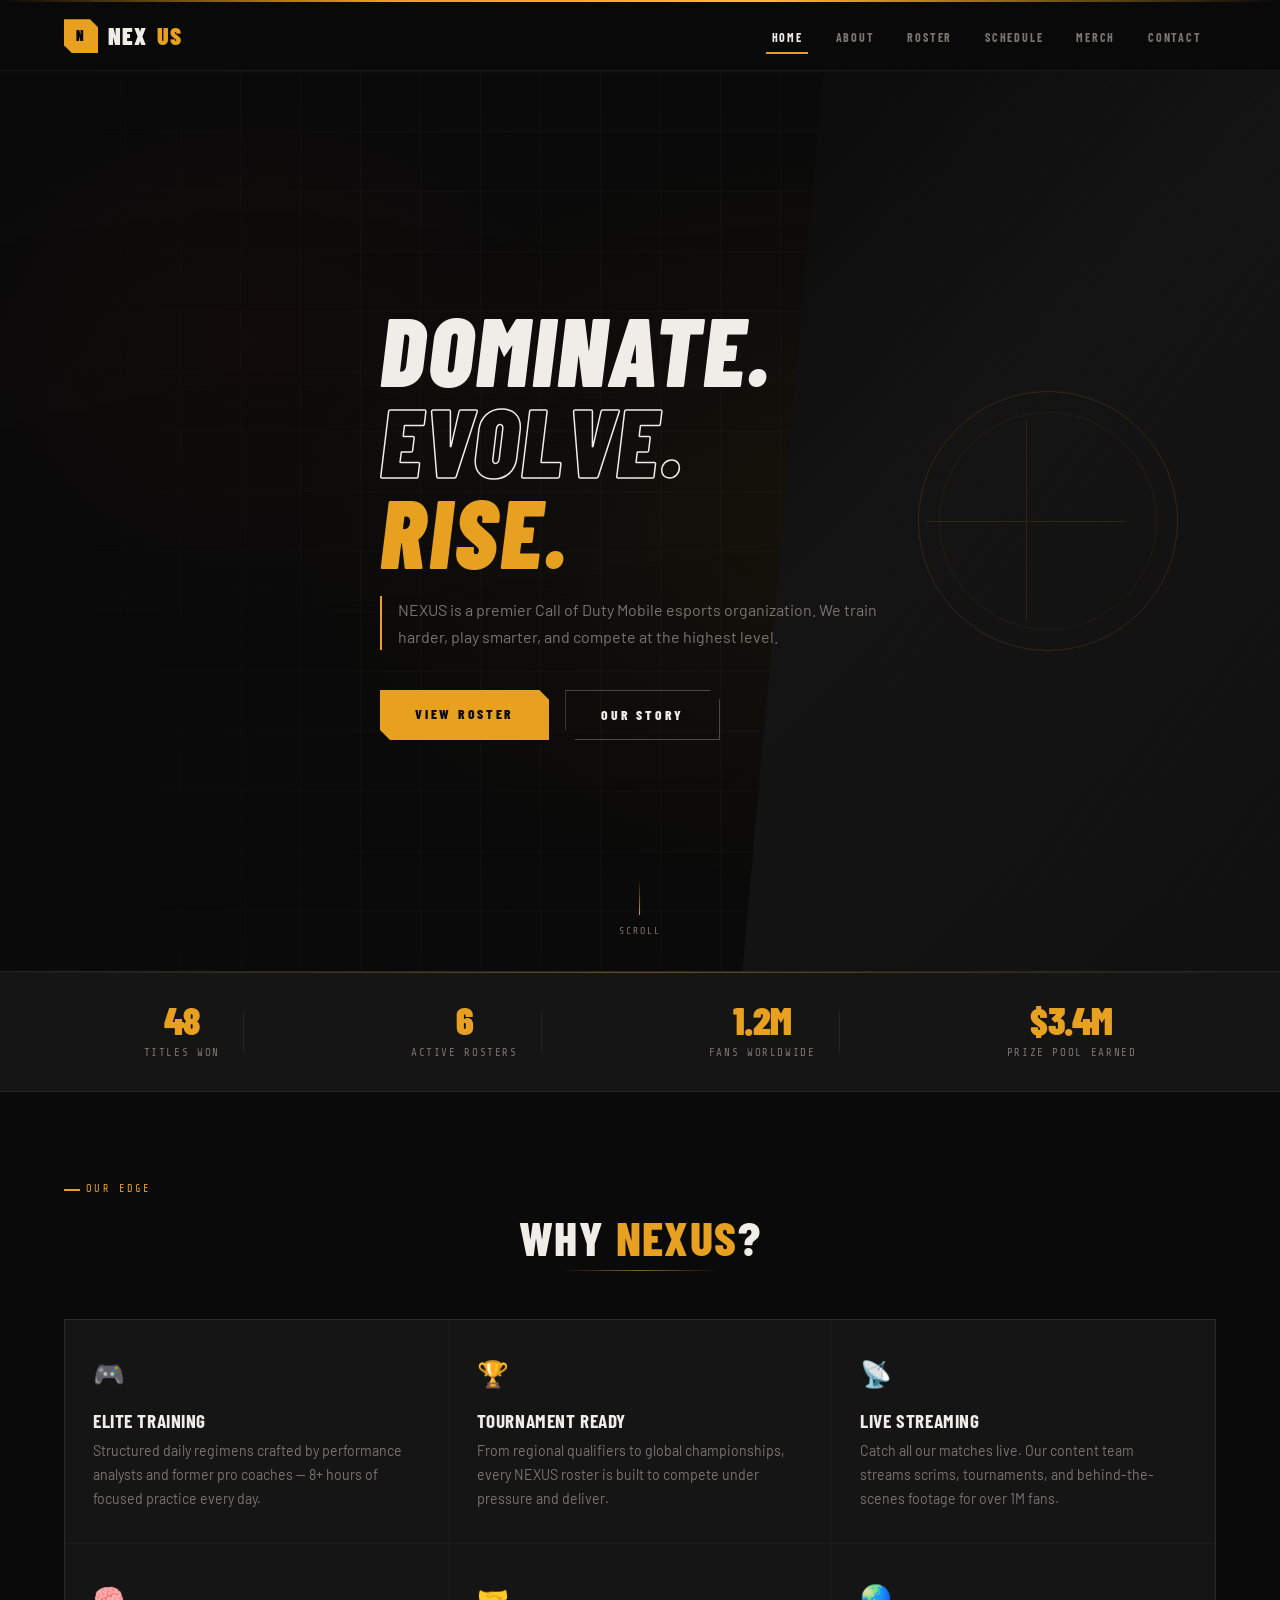
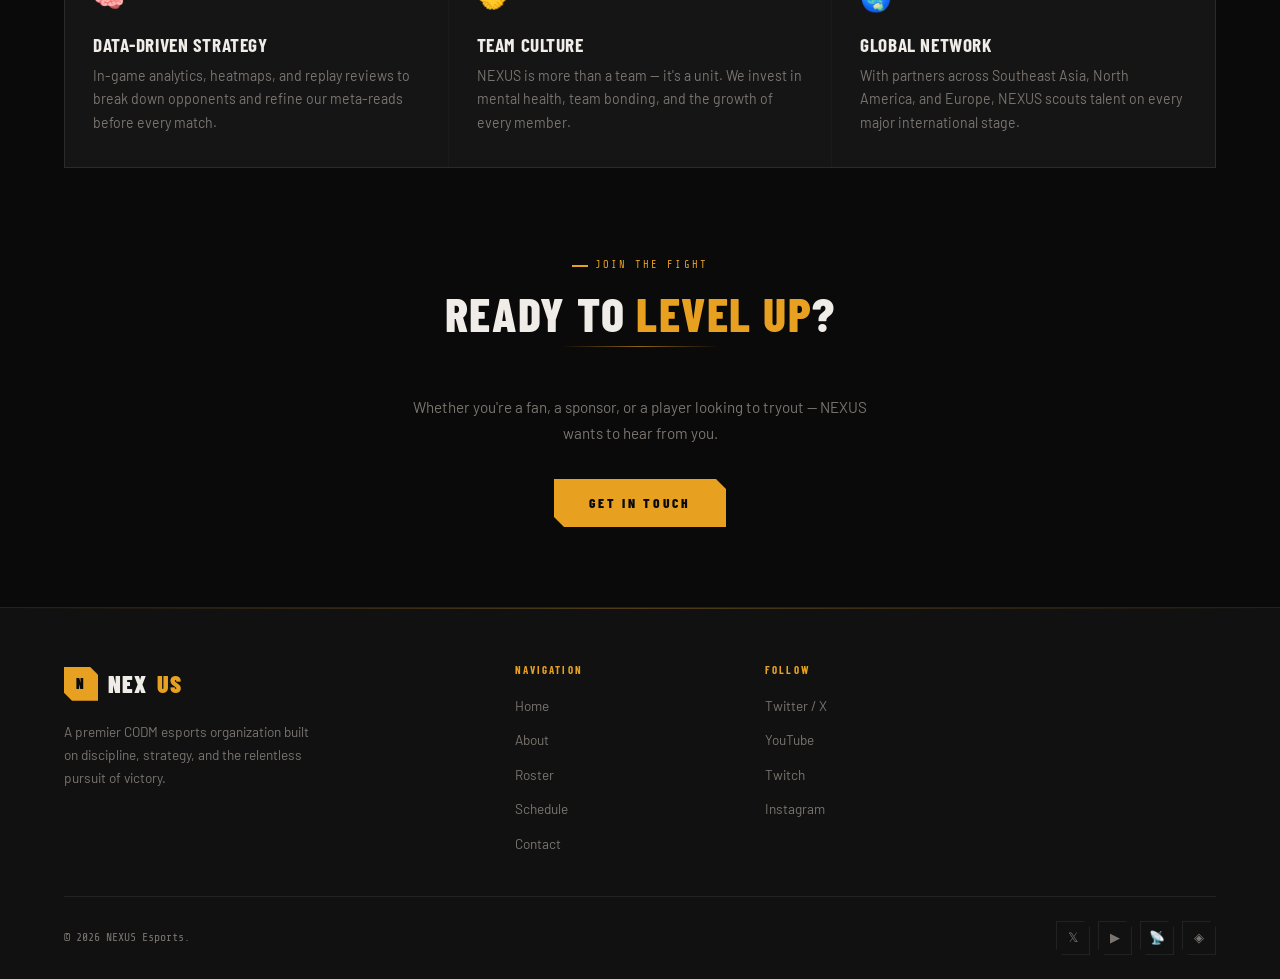
==== index.html @ 5bbe3cc0 "init repo" ====
<!DOCTYPE html>
<html lang="en">
<head>
  <meta charset="UTF-8" />
  <meta name="viewport" content="width=device-width, initial-scale=1.0" />
  <title>NEXUS Esports</title>
  <link rel="stylesheet" href="src/css/style.css" />
</head>
<body>

  <header>
    <div class="nav-container">
      <a href="/index.html" class="logo">
        <div class="logo-mark">N</div>
        NEX<span>US</span>
      </a>
      <button class="hamburger" id="hamburger" aria-label="Toggle menu">
        <span></span><span></span><span></span>
      </button>
      <nav>
        <ul id="nav-menu">
          <li><a href="/index.html" class="active">Home</a></li>
          <li><a href="src/pages/about.html">About</a></li>
          <li><a href="src/pages/roster.html">Roster</a></li>
          <li><a href="src/pages/schedule.html">Schedule</a></li>
          <li><a href="src/pages/merch.html">Merch</a></li>
          <li><a href="src/pages/contact.html">Contact</a></li>
        </ul>
      </nav>
    </div>
  </header>

  <main>
    <section class="hero">
      <div class="hero-bg"></div>
      <div class="hero-panel"></div>
      <div class="crosshair"></div>
      <div class="target-ring"></div>

      <div class="container">
        <div class="hero-content">
          <h1>
            Dominate.<br>
            <span class="outline-text">Evolve.</span><br>
            <span class="highlight">Rise.</span>
          </h1>
          <p>NEXUS is a premier Call of Duty Mobile esports organization. We train harder, play smarter, and compete at the highest level.</p>
          <div class="hero-buttons">
            <a href="src/pages/roster.html" class="btn btn-primary">View Roster</a>
            <a href="src/pages/about.html" class="btn btn-outline">Our Story</a>
          </div>
        </div>
      </div>

      <div class="scroll-hint">SCROLL</div>
    </section>

    <aside class="stats-bar">
      <div class="container">
        <div class="stats-grid">
          <div class="stat-item">
            <span class="stat-number">48</span>
            <span class="stat-label">Titles Won</span>
          </div>
          <div class="stat-item">
            <span class="stat-number">6</span>
            <span class="stat-label">Active Rosters</span>
          </div>
          <div class="stat-item">
            <span class="stat-number">1.2M</span>
            <span class="stat-label">Fans Worldwide</span>
          </div>
          <div class="stat-item">
            <span class="stat-number">$3.4M</span>
            <span class="stat-label">Prize Pool Earned</span>
          </div>
        </div>
      </div>
    </aside>

    <section class="section">
      <div class="container">
        <p class="tag">Our Edge</p>
        <h2 class="section-title">Why <span>NEXUS</span>?</h2>
        <hr class="divider">
        <div class="featured-grid">

          <article class="featured-card animate-in delay-1">
            <span class="card-icon">🎮</span>
            <h3>Elite Training</h3>
            <p>Structured daily regimens crafted by performance analysts and former pro coaches — 8+ hours of focused practice every day.</p>
          </article>

          <article class="featured-card animate-in delay-2">
            <span class="card-icon">🏆</span>
            <h3>Tournament Ready</h3>
            <p>From regional qualifiers to global championships, every NEXUS roster is built to compete under pressure and deliver.</p>
          </article>

          <article class="featured-card animate-in delay-3">
            <span class="card-icon">📡</span>
            <h3>Live Streaming</h3>
            <p>Catch all our matches live. Our content team streams scrims, tournaments, and behind-the-scenes footage for over 1M fans.</p>
          </article>

          <article class="featured-card animate-in delay-1">
            <span class="card-icon">🧠</span>
            <h3>Data-Driven Strategy</h3>
            <p>In-game analytics, heatmaps, and replay reviews to break down opponents and refine our meta-reads before every match.</p>
          </article>

          <article class="featured-card animate-in delay-2">
            <span class="card-icon">🤝</span>
            <h3>Team Culture</h3>
            <p>NEXUS is more than a team — it's a unit. We invest in mental health, team bonding, and the growth of every member.</p>
          </article>

          <article class="featured-card animate-in delay-3">
            <span class="card-icon">🌏</span>
            <h3>Global Network</h3>
            <p>With partners across Southeast Asia, North America, and Europe, NEXUS scouts talent on every major international stage.</p>
          </article>

        </div>
      </div>
    </section>

    <section class="section" style="padding-top: 0;">
      <div class="container" style="text-align:center;">
        <p class="tag" style="justify-content:center;">Join The Fight</p>
        <h2 class="section-title">Ready to <span>Level Up</span>?</h2>
        <hr class="divider">
        <p style="max-width:480px; margin: 0 auto 2rem;">Whether you're a fan, a sponsor, or a player looking to tryout — NEXUS wants to hear from you.</p>
        <a href="src/pages/contact.html" class="btn btn-primary">Get In Touch</a>
      </div>
    </section>
  </main>
  

  <footer>
    <div class="container">
      <div class="footer-grid">
        <div class="footer-brand">
          <a href="../../index.html" class="logo">
            <div class="logo-mark">N</div>
            NEX<span>US</span>
          </a>
          <p>A premier CODM esports organization built on discipline, strategy, and the relentless pursuit of victory.</p>
        </div>
        <div class="footer-col">
          <h4>Navigation</h4>
          <ul>
            <li><a href="../../index.html">Home</a></li>
            <li><a href="about.html">About</a></li>
            <li><a href="roster.html">Roster</a></li>
            <li><a href="schedule.html">Schedule</a></li>
            <li><a href="contact.html">Contact</a></li>
          </ul>
        </div>
        <div class="footer-col">
          <h4>Follow</h4>
          <ul>
            <li><a href="#">Twitter / X</a></li>
            <li><a href="#">YouTube</a></li>
            <li><a href="#">Twitch</a></li>
            <li><a href="#">Instagram</a></li>
          </ul>
        </div>
      </div>
      <div class="footer-bottom">
        <p>© 2026 NEXUS Esports.</p>
        <div class="social-links">
          <a href="#" aria-label="Twitter">𝕏</a>
          <a href="#" aria-label="YouTube">▶</a>
          <a href="#" aria-label="Twitch">📡</a>
          <a href="#" aria-label="Instagram">◈</a>
        </div>
      </div>
    </div>
  </footer>

  <script src="src/components/footer.js"></script>
  <script>
    const hamburger = document.getElementById('hamburger');
    const navMenu   = document.getElementById('nav-menu');
    hamburger.addEventListener('click', () => navMenu.classList.toggle('open'));
  </script>
</body>
</html>
---- src/css/style.css ----
/* ============================================================
   NEXUS ESPORTS — CODM EDITION
   Call of Duty Mobile Esports Theme
   ============================================================ */

@import url('https://fonts.googleapis.com/css2?family=Barlow+Condensed:ital,wght@0,400;0,600;0,700;0,800;0,900;1,700&family=Barlow:wght@300;400;500;600&family=Share+Tech+Mono&display=swap');

/* ── CSS Variables ── */
:root {
  --bg-dark:      #0a0a0a;
  --bg-mid:       #111111;
  --bg-card:      #151515;
  --bg-card2:     #1a1a1a;
  --orange:       #e8a020;
  --orange-dim:   #b87a10;
  --orange-bright:#ffb830;
  --red:          #c8302a;
  --white:        #f0ede8;
  --text-muted:   #7a7570;
  --border:       rgba(232,160,32,0.2);
  --border-dim:   rgba(255,255,255,0.07);
  --glow:         0 0 20px rgba(232,160,32,0.35);
  --glow-strong:  0 0 40px rgba(232,160,32,0.55);
  --font-display: 'Barlow Condensed', sans-serif;
  --font-body:    'Barlow', sans-serif;
  --font-mono:    'Share Tech Mono', monospace;
}

/* ── Reset & Base ── */
*, *::before, *::after { box-sizing: border-box; margin: 0; padding: 0; }
html { scroll-behavior: smooth; }

body {
  background-color: var(--bg-dark);
  color: var(--white);
  font-family: var(--font-body);
  font-size: 1rem;
  line-height: 1.65;
  overflow-x: hidden;
}

/* Subtle noise texture overlay */
body::before {
  content: '';
  position: fixed;
  inset: 0;
  background-image: url("data:image/svg+xml,%3Csvg xmlns='http://www.w3.org/2000/svg' width='4' height='4'%3E%3Crect width='1' height='1' fill='rgba(255,255,255,0.015)'/%3E%3C/svg%3E");
  background-size: 4px 4px;
  pointer-events: none;
  z-index: 0;
}

/* Diagonal stripes accent (subtle) */
body::after {
  content: '';
  position: fixed;
  top: 0; right: 0;
  width: 400px; height: 100vh;
  background: repeating-linear-gradient(
    -55deg,
    transparent,
    transparent 20px,
    rgba(232,160,32,0.015) 20px,
    rgba(232,160,32,0.015) 21px
  );
  pointer-events: none;
  z-index: 0;
}

/* ── Typography ── */
h1, h2, h3, h4 {
  font-family: var(--font-display);
  letter-spacing: 0.03em;
  line-height: 1.1;
  text-transform: uppercase;
}

h1 { font-size: clamp(2.8rem, 8vw, 6rem); font-weight: 900; }
h2 { font-size: clamp(1.8rem, 4vw, 3rem); font-weight: 800; }
h3 { font-size: clamp(1.2rem, 2.5vw, 1.6rem); font-weight: 700; }
h4 { font-size: 1rem; font-weight: 700; letter-spacing: 0.1em; }

p { font-size: 0.95rem; color: var(--text-muted); font-weight: 400; line-height: 1.7; }

a { color: var(--orange); text-decoration: none; transition: color 0.25s; }
a:hover { color: var(--orange-bright); }

img { max-width: 100%; display: block; }
ul { list-style: none; }

/* ── Utility ── */
.container {
  max-width: 1200px;
  margin: 0 auto;
  padding: 0 1.5rem;
  position: relative;
  z-index: 1;
}

.section { padding: 5rem 0; }

.section-title {
  text-align: center;
  margin-bottom: 0.4rem;
  color: var(--white);
}

.section-title span { color: var(--orange); }

.tag {
  display: inline-flex;
  align-items: center;
  gap: 0.4rem;
  font-family: var(--font-mono);
  font-size: 0.65rem;
  color: var(--orange);
  letter-spacing: 0.2em;
  text-transform: uppercase;
  margin-bottom: 0.75rem;
}

.tag::before {
  content: '';
  display: inline-block;
  width: 16px;
  height: 2px;
  background: var(--orange);
}

.divider {
  height: 1px;
  background: linear-gradient(90deg, transparent, var(--orange), transparent);
  margin: 0 auto 3rem;
  width: 160px;
  border: none;
  opacity: 0.6;
}

/* Clip-path accent corner */
.clip-corner {
  clip-path: polygon(0 0, calc(100% - 16px) 0, 100% 16px, 100% 100%, 0 100%);
}

.clip-corner-both {
  clip-path: polygon(0 0, calc(100% - 16px) 0, 100% 16px, 100% 100%, 16px 100%, 0 calc(100% - 16px));
}

/* ── Buttons ── */
.btn {
  display: inline-block;
  font-family: var(--font-display);
  font-size: 0.85rem;
  font-weight: 800;
  letter-spacing: 0.2em;
  text-transform: uppercase;
  padding: 0.8rem 2.2rem;
  cursor: pointer;
  transition: all 0.25s ease;
  border: none;
  clip-path: polygon(0 0, calc(100% - 10px) 0, 100% 10px, 100% 100%, 10px 100%, 0 calc(100% - 10px));
}

.btn-primary {
  background: var(--orange);
  color: #0a0a0a;
}
.btn-primary:hover {
  background: var(--orange-bright);
  color: #0a0a0a;
  box-shadow: var(--glow);
  transform: translateY(-2px);
}

.btn-outline {
  background: transparent;
  color: var(--white);
  border: 1px solid rgba(255,255,255,0.25);
  clip-path: polygon(0 0, calc(100% - 10px) 0, 100% 10px, 100% 100%, 10px 100%, 0 calc(100% - 10px));
}
.btn-outline:hover {
  border-color: var(--orange);
  color: var(--orange);
  transform: translateY(-2px);
}

/* ── Header / Nav ── */
header {
  position: sticky;
  top: 0;
  z-index: 999;
  background: rgba(10,10,10,0.97);
  backdrop-filter: blur(16px);
  border-bottom: 1px solid var(--border-dim);
}

/* Top accent bar */
header::before {
  content: '';
  display: block;
  height: 2px;
  background: linear-gradient(90deg, transparent 0%, var(--orange) 30%, var(--orange-bright) 60%, transparent 100%);
}

.nav-container {
  display: flex;
  align-items: center;
  justify-content: space-between;
  padding: 0.9rem 1.5rem;
  max-width: 1200px;
  margin: 0 auto;
}

.logo {
  display: flex;
  align-items: center;
  gap: 0.6rem;
  font-family: var(--font-display);
  font-size: 1.5rem;
  font-weight: 900;
  color: var(--white);
  text-decoration: none;
  text-transform: uppercase;
  letter-spacing: 0.05em;
}

.logo-mark {
  width: 34px;
  height: 34px;
  background: var(--orange);
  clip-path: polygon(0 0, calc(100% - 8px) 0, 100% 8px, 100% 100%, 8px 100%, 0 calc(100% - 8px));
  display: flex;
  align-items: center;
  justify-content: center;
  font-size: 0.9rem;
  font-weight: 900;
  color: #0a0a0a;
  flex-shrink: 0;
}

.logo span { color: var(--orange); }

nav ul {
  display: flex;
  gap: 0.25rem;
  align-items: center;
}

nav ul li a {
  font-family: var(--font-display);
  font-size: 0.75rem;
  font-weight: 700;
  letter-spacing: 0.15em;
  text-transform: uppercase;
  color: var(--text-muted);
  transition: color 0.25s;
  padding: 0.5rem 0.9rem;
  position: relative;
}

nav ul li a::after {
  content: '';
  position: absolute;
  bottom: -2px; left: 50%;
  transform: translateX(-50%);
  width: 0; height: 2px;
  background: var(--orange);
  transition: width 0.25s;
}

nav ul li a:hover,
nav ul li a.active {
  color: var(--white);
}

nav ul li a:hover::after,
nav ul li a.active::after { width: 70%; }

/* Hamburger */
.hamburger {
  display: none;
  flex-direction: column;
  gap: 5px;
  cursor: pointer;
  background: none;
  border: none;
  padding: 4px;
}

.hamburger span {
  display: block;
  width: 22px;
  height: 2px;
  background: var(--white);
  transition: all 0.3s;
}

/* ── Hero ── */
.hero {
  min-height: 100vh;
  display: flex;
  align-items: center;
  position: relative;
  overflow: hidden;
}

.hero-bg {
  position: absolute;
  inset: 0;
  z-index: 0;
}

/* Dark camo-inspired abstract background */
.hero-bg::before {
  content: '';
  position: absolute;
  inset: 0;
  background:
    radial-gradient(ellipse 80% 70% at 70% 50%, rgba(232,160,32,0.06) 0%, transparent 60%),
    radial-gradient(ellipse 50% 60% at 20% 30%, rgba(200,48,42,0.04) 0%, transparent 50%),
    linear-gradient(180deg, rgba(10,10,10,0) 0%, rgba(10,10,10,0.5) 100%);
}

/* Tactical grid lines */
.hero-bg::after {
  content: '';
  position: absolute;
  inset: 0;
  background-image:
    linear-gradient(rgba(255,255,255,0.025) 1px, transparent 1px),
    linear-gradient(90deg, rgba(255,255,255,0.025) 1px, transparent 1px);
  background-size: 60px 60px;
  mask-image: linear-gradient(to right, transparent 0%, black 30%, black 70%, transparent 100%);
}

.hero-content {
  position: relative;
  z-index: 1;
  max-width: 750px;
}

.hero-eyebrow {
  font-family: var(--font-mono);
  font-size: 0.7rem;
  color: var(--orange);
  letter-spacing: 0.25em;
  text-transform: uppercase;
  margin-bottom: 1rem;
  display: flex;
  align-items: center;
  gap: 0.75rem;
}

.hero-eyebrow::before {
  content: '';
  display: inline-block;
  width: 24px;
  height: 1px;
  background: var(--orange);
}

.hero h1 {
  margin-bottom: 1.2rem;
  color: var(--white);
  font-style: italic;
  line-height: 0.95;
}

.hero h1 .highlight {
  color: var(--orange);
  -webkit-text-stroke: 0px;
}

.hero h1 .outline-text {
  -webkit-text-stroke: 1.5px var(--white);
  color: transparent;
}

.hero > .container > .hero-content > p {
  font-size: 1rem;
  color: var(--text-muted);
  margin-bottom: 2.5rem;
  max-width: 520px;
  border-left: 2px solid var(--orange);
  padding-left: 1rem;
}

.hero-buttons {
  display: flex;
  gap: 1rem;
  flex-wrap: wrap;
}

/* Side accent panel */
.hero-panel {
  position: absolute;
  right: 0;
  top: 0;
  width: 42%;
  height: 100%;
  z-index: 0;
  overflow: hidden;
}

.hero-panel::before {
  content: '';
  position: absolute;
  inset: 0;
  background: linear-gradient(135deg, #0a0a0a 0%, #141414 40%, #111111 100%);
  clip-path: polygon(15% 0%, 100% 0%, 100% 100%, 0% 100%);
}

/* Crosshair decoration */
.crosshair {
  position: absolute;
  right: 12%;
  top: 50%;
  transform: translateY(-50%);
  width: 200px;
  height: 200px;
  z-index: 1;
  opacity: 0.12;
}

.crosshair::before,
.crosshair::after {
  content: '';
  position: absolute;
  background: var(--orange);
}

.crosshair::before {
  width: 100%; height: 1px;
  top: 50%; left: 0;
}

.crosshair::after {
  width: 1px; height: 100%;
  left: 50%; top: 0;
}

/* Animated targeting ring */
.target-ring {
  position: absolute;
  right: 8%;
  top: 50%;
  transform: translateY(-50%);
  width: 260px;
  height: 260px;
  border: 1px solid rgba(232,160,32,0.15);
  border-radius: 50%;
  z-index: 1;
}

.target-ring::after {
  content: '';
  position: absolute;
  inset: 20px;
  border: 1px solid rgba(232,160,32,0.08);
  border-radius: 50%;
  animation: pulsePing 3s ease-in-out infinite;
}

@keyframes pulsePing {
  0%, 100% { transform: scale(1); opacity: 0.5; }
  50% { transform: scale(1.05); opacity: 1; }
}

/* Scroll indicator */
.scroll-hint {
  position: absolute;
  bottom: 2rem;
  left: 50%;
  transform: translateX(-50%);
  font-family: var(--font-mono);
  font-size: 0.62rem;
  color: var(--text-muted);
  text-align: center;
  letter-spacing: 0.2em;
  z-index: 1;
}

.scroll-hint::before {
  content: '';
  display: block;
  width: 1px;
  height: 35px;
  background: linear-gradient(to bottom, transparent, var(--orange));
  margin: 0 auto 0.5rem;
  animation: scrollLine 1.8s ease-in-out infinite;
}

@keyframes scrollLine {
  0%, 100% { opacity: 0.3; }
  50% { opacity: 1; }
}

/* ── Stats bar ── */
.stats-bar {
  background: var(--bg-card);
  border-top: 1px solid var(--border-dim);
  border-bottom: 1px solid var(--border-dim);
  padding: 1.8rem 0;
  position: relative;
}

.stats-bar::before {
  content: '';
  position: absolute;
  top: 0; left: 0; right: 0;
  height: 1px;
  background: linear-gradient(90deg, transparent, var(--orange), transparent);
  opacity: 0.4;
}

.stats-grid {
  display: flex;
  justify-content: space-around;
  flex-wrap: wrap;
  gap: 2rem;
}

.stat-item {
  text-align: center;
  position: relative;
}

.stat-item::after {
  content: '';
  position: absolute;
  right: -1.5rem;
  top: 50%;
  transform: translateY(-50%);
  width: 1px;
  height: 40px;
  background: var(--border-dim);
}

.stat-item:last-child::after { display: none; }

.stat-number {
  font-family: var(--font-display);
  font-size: 2.4rem;
  font-weight: 900;
  color: var(--orange);
  display: block;
  line-height: 1;
  letter-spacing: -0.02em;
}

.stat-label {
  font-size: 0.68rem;
  color: var(--text-muted);
  letter-spacing: 0.15em;
  text-transform: uppercase;
  font-family: var(--font-mono);
  margin-top: 0.3rem;
  display: block;
}

/* ── Featured / Cards ── */
.featured-grid {
  display: grid;
  grid-template-columns: repeat(3, 1fr);
  gap: 1px;
  background: var(--border-dim);
  border: 1px solid var(--border-dim);
}

.featured-card {
  background: var(--bg-card);
  padding: 2rem 1.75rem;
  position: relative;
  overflow: hidden;
  transition: background 0.3s;
}

.featured-card::before {
  content: '';
  position: absolute;
  top: 0; left: 0;
  width: 0; height: 2px;
  background: var(--orange);
  transition: width 0.4s;
}

.featured-card:hover::before { width: 100%; }
.featured-card:hover { background: var(--bg-card2); }

.card-icon {
  font-size: 1.6rem;
  margin-bottom: 1rem;
  display: block;
}

.featured-card h3 {
  color: var(--white);
  margin-bottom: 0.5rem;
  font-size: 1.2rem;
}

.featured-card p { font-size: 0.88rem; }

/* ── Page hero (inner pages) ── */
.page-hero {
  padding: 4.5rem 0 3rem;
  text-align: center;
  position: relative;
  border-bottom: 1px solid var(--border-dim);
  background: var(--bg-mid);
}

.page-hero::before {
  content: '';
  position: absolute;
  bottom: 0; left: 0; right: 0;
  height: 1px;
  background: linear-gradient(90deg, transparent, var(--orange), transparent);
  opacity: 0.3;
}

.page-hero h1 { margin-bottom: 0.75rem; }
.page-hero p  { max-width: 600px; margin: 0 auto; }

/* ── About Page ── */
.about-layout {
  display: grid;
  grid-template-columns: 1fr 1fr;
  gap: 4rem;
  align-items: center;
}

.about-image-wrap { position: relative; }

.img-frame {
  width: 100%;
  aspect-ratio: 4/3;
  background: var(--bg-card);
  border: 1px solid var(--border-dim);
  clip-path: polygon(0 0, calc(100% - 24px) 0, 100% 24px, 100% 100%, 24px 100%, 0 calc(100% - 24px));
  display: flex;
  align-items: center;
  justify-content: center;
  font-size: 5rem;
  position: relative;
  overflow: hidden;
}

.img-frame::after {
  content: '';
  position: absolute;
  inset: 0;
  background: linear-gradient(135deg, rgba(232,160,32,0.05) 0%, transparent 60%);
}

.about-badge {
  position: absolute;
  bottom: -0.5rem;
  right: -0.5rem;
  background: var(--orange);
  color: #0a0a0a;
  font-family: var(--font-display);
  font-size: 0.75rem;
  font-weight: 800;
  padding: 0.5rem 1rem;
  letter-spacing: 0.12em;
  text-transform: uppercase;
}

.about-text h2 { margin-bottom: 1rem; }
.about-text p  { margin-bottom: 1.25rem; }

.values-list {
  display: grid;
  grid-template-columns: 1fr 1fr;
  gap: 0.5rem;
  margin-top: 1.5rem;
}

.value-item {
  display: flex;
  align-items: center;
  gap: 0.5rem;
  font-size: 0.85rem;
  color: var(--text-muted);
  font-family: var(--font-display);
  font-weight: 600;
  letter-spacing: 0.05em;
  text-transform: uppercase;
}

.value-item::before {
  content: '▸';
  color: var(--orange);
  font-size: 0.7rem;
  flex-shrink: 0;
}

/* Members section */
.members-grid {
  display: grid;
  grid-template-columns: repeat(4, 1fr);
  gap: 1px;
  background: var(--border-dim);
  border: 1px solid var(--border-dim);
}

.member-card {
  background: var(--bg-card);
  padding: 1.75rem 1.25rem;
  text-align: center;
  transition: background 0.3s;
  position: relative;
  overflow: hidden;
}

.member-card::after {
  content: '';
  position: absolute;
  bottom: 0; left: 0;
  width: 0; height: 2px;
  background: var(--orange);
  transition: width 0.3s;
}

.member-card:hover::after { width: 100%; }
.member-card:hover { background: var(--bg-card2); }

.member-avatar {
  width: 72px;
  height: 72px;
  background: var(--bg-card2);
  border: 1px solid var(--border-dim);
  clip-path: polygon(0 0, calc(100% - 8px) 0, 100% 8px, 100% 100%, 8px 100%, 0 calc(100% - 8px));
  margin: 0 auto 1rem;
  display: flex;
  align-items: center;
  justify-content: center;
  font-size: 1.8rem;
}

.member-card h3 {
  font-size: 1.1rem;
  margin-bottom: 0.2rem;
  color: var(--white);
}

.member-role {
  font-family: var(--font-mono);
  font-size: 0.68rem;
  color: var(--orange);
  margin-bottom: 0.4rem;
  letter-spacing: 0.1em;
  text-transform: uppercase;
  display: block;
}

.member-game {
  font-size: 0.8rem;
  color: var(--text-muted);
  display: block;
}

/* ── Roster / Games Grid ── */
.games-grid {
  display: grid;
  grid-template-columns: repeat(3, 1fr);
  gap: 1px;
  background: var(--border-dim);
  border: 1px solid var(--border-dim);
}

.game-card {
  background: var(--bg-card);
  overflow: hidden;
  transition: background 0.3s;
  position: relative;
}

.game-card:hover { background: var(--bg-card2); }

.game-card:hover .game-thumb::after {
  opacity: 1;
}

.game-thumb {
  aspect-ratio: 16/9;
  background: var(--bg-card2);
  display: flex;
  align-items: center;
  justify-content: center;
  font-size: 3rem;
  position: relative;
  overflow: hidden;
}

.game-thumb::before {
  content: '';
  position: absolute;
  inset: 0;
  background: repeating-linear-gradient(
    -45deg,
    transparent,
    transparent 10px,
    rgba(232,160,32,0.03) 10px,
    rgba(232,160,32,0.03) 11px
  );
}

.game-thumb::after {
  content: '';
  position: absolute;
  bottom: 0; left: 0; right: 0;
  height: 2px;
  background: var(--orange);
  opacity: 0;
  transition: opacity 0.3s;
}

.game-body { padding: 1.25rem 1.5rem 1.5rem; }
.game-body h3 { margin-bottom: 0.4rem; color: var(--white); font-size: 1.15rem; }
.game-body p  { font-size: 0.85rem; margin-bottom: 1rem; }

.game-meta {
  display: flex;
  gap: 0.4rem;
  flex-wrap: wrap;
}

.badge {
  font-family: var(--font-mono);
  font-size: 0.62rem;
  padding: 0.2rem 0.55rem;
  border: 1px solid var(--border);
  color: var(--orange);
  letter-spacing: 0.08em;
  text-transform: uppercase;
}

/* ── Schedule / Table ── */
.table-wrapper {
  overflow-x: auto;
  border: 1px solid var(--border-dim);
}

table {
  width: 100%;
  border-collapse: collapse;
  font-family: var(--font-body);
}

thead { background: var(--bg-card2); }

thead th {
  font-family: var(--font-display);
  font-size: 0.7rem;
  letter-spacing: 0.15em;
  text-transform: uppercase;
  color: var(--orange);
  padding: 1rem 1.25rem;
  text-align: left;
  border-bottom: 1px solid var(--border-dim);
  white-space: nowrap;
  font-weight: 700;
}

tbody tr {
  border-bottom: 1px solid rgba(255,255,255,0.04);
  transition: background 0.2s;
}

tbody tr:hover { background: rgba(232,160,32,0.04); }

tbody td {
  padding: 0.85rem 1.25rem;
  font-size: 0.9rem;
  color: var(--white);
  vertical-align: middle;
}

.rank-num {
  font-family: var(--font-mono);
  color: var(--orange);
  font-size: 0.85rem;
}

.status-badge {
  display: inline-block;
  font-size: 0.65rem;
  font-family: var(--font-mono);
  padding: 0.2rem 0.6rem;
  letter-spacing: 0.1em;
  text-transform: uppercase;
}

.status-win  { background: rgba(80,200,100,0.1); color: #5fc878; border: 1px solid rgba(80,200,100,0.3); }
.status-loss { background: rgba(200,48,42,0.1);  color: #e05a54; border: 1px solid rgba(200,48,42,0.3); }
.status-upcoming { background: rgba(232,160,32,0.1); color: var(--orange); border: 1px solid var(--border); }

/* ── Contact Page ── */
.contact-layout {
  display: grid;
  grid-template-columns: 1fr 1.6fr;
  gap: 4rem;
  align-items: start;
}

.contact-info h2 { margin-bottom: 1rem; }
.contact-info p  { margin-bottom: 2rem; }

.info-items {
  display: flex;
  flex-direction: column;
  gap: 1.25rem;
}

.info-item {
  display: flex;
  align-items: flex-start;
  gap: 1rem;
}

.info-icon {
  width: 38px; height: 38px;
  background: var(--bg-card2);
  border: 1px solid var(--border-dim);
  clip-path: polygon(0 0, calc(100% - 6px) 0, 100% 6px, 100% 100%, 6px 100%, 0 calc(100% - 6px));
  display: flex;
  align-items: center;
  justify-content: center;
  font-size: 1rem;
  flex-shrink: 0;
}

.info-text { font-size: 0.88rem; color: var(--text-muted); }
.info-text strong {
  display: block;
  color: var(--white);
  font-family: var(--font-mono);
  font-size: 0.72rem;
  margin-bottom: 0.2rem;
  letter-spacing: 0.1em;
  text-transform: uppercase;
}

/* Form */
.contact-form-wrap {
  background: var(--bg-card);
  border: 1px solid var(--border-dim);
  padding: 2.5rem;
  clip-path: polygon(0 0, calc(100% - 20px) 0, 100% 20px, 100% 100%, 0 100%);
}

.form-grid {
  display: grid;
  grid-template-columns: 1fr 1fr;
  gap: 1.25rem;
}

.form-full { grid-column: 1 / -1; }

.form-group {
  display: flex;
  flex-direction: column;
  gap: 0.4rem;
}

.form-group label {
  font-family: var(--font-mono);
  font-size: 0.65rem;
  color: var(--orange);
  letter-spacing: 0.15em;
  text-transform: uppercase;
}

.form-group input,
.form-group select,
.form-group textarea {
  background: var(--bg-dark);
  border: 1px solid var(--border-dim);
  color: var(--white);
  font-family: var(--font-body);
  font-size: 0.9rem;
  padding: 0.7rem 1rem;
  outline: none;
  transition: border-color 0.25s;
  width: 100%;
}

.form-group input:focus,
.form-group select:focus,
.form-group textarea:focus {
  border-color: var(--orange);
}

.form-group select option { background: var(--bg-dark); }

.form-group textarea {
  resize: vertical;
  min-height: 130px;
}

.form-submit { margin-top: 1rem; }
.form-submit .btn { width: 100%; text-align: center; font-size: 0.8rem; padding: 1rem; }

/* ── Footer ── */
footer {
  background: var(--bg-mid);
  border-top: 1px solid var(--border-dim);
  padding: 3.5rem 0 1.5rem;
  position: relative;
  z-index: 1;
}

footer::before {
  content: '';
  position: absolute;
  top: 0; left: 0; right: 0;
  height: 1px;
  background: linear-gradient(90deg, transparent, var(--orange), transparent);
  opacity: 0.3;
}

.footer-grid {
  display: grid;
  grid-template-columns: 2fr 1fr 1fr 1fr;
  gap: 3rem;
  margin-bottom: 2.5rem;
}

.footer-brand .logo { margin-bottom: 1rem; }
.footer-brand p { font-size: 0.85rem; max-width: 260px; }

.footer-col h4 {
  font-size: 0.68rem;
  letter-spacing: 0.2em;
  color: var(--orange);
  margin-bottom: 1rem;
  text-transform: uppercase;
  font-family: var(--font-display);
  font-weight: 700;
}

.footer-col ul { display: flex; flex-direction: column; gap: 0.5rem; }
.footer-col ul li a { color: var(--text-muted); font-size: 0.85rem; transition: color 0.25s; }
.footer-col ul li a:hover { color: var(--white); }

.footer-bottom {
  border-top: 1px solid var(--border-dim);
  padding-top: 1.5rem;
  display: flex;
  justify-content: space-between;
  align-items: center;
  flex-wrap: wrap;
  gap: 1rem;
}

.footer-bottom p {
  font-size: 0.72rem;
  font-family: var(--font-mono);
  color: var(--text-muted);
}

.social-links {
  display: flex;
  gap: 0.5rem;
}

.social-links a {
  width: 34px; height: 34px;
  border: 1px solid var(--border-dim);
  clip-path: polygon(0 0, calc(100% - 6px) 0, 100% 6px, 100% 100%, 6px 100%, 0 calc(100% - 6px));
  display: flex;
  align-items: center;
  justify-content: center;
  font-size: 0.8rem;
  color: var(--text-muted);
  transition: all 0.25s;
}

.social-links a:hover {
  border-color: var(--orange);
  color: var(--orange);
  background: rgba(232,160,32,0.1);
}

/* ── Responsive ── */
@media (max-width: 1024px) {
  .featured-grid    { grid-template-columns: repeat(2, 1fr); }
  .games-grid       { grid-template-columns: repeat(2, 1fr); }
  .members-grid     { grid-template-columns: repeat(2, 1fr); }
  .about-layout     { grid-template-columns: 1fr; }
  .footer-grid      { grid-template-columns: 1fr 1fr; }
  .contact-layout   { grid-template-columns: 1fr; }
  .hero-panel       { display: none; }
  .target-ring      { display: none; }
  .crosshair        { display: none; }
}

@media (max-width: 768px) {
  .hamburger { display: flex; }

  nav ul {
    display: none;
    position: absolute;
    top: 100%;
    left: 0; right: 0;
    background: rgba(10,10,10,0.99);
    flex-direction: column;
    padding: 1.5rem;
    gap: 1rem;
    border-bottom: 1px solid var(--border-dim);
  }

  nav ul.open { display: flex; }

  .featured-grid  { grid-template-columns: 1fr; }
  .games-grid     { grid-template-columns: 1fr; }
  .members-grid   { grid-template-columns: repeat(2, 1fr); }
  .footer-grid    { grid-template-columns: 1fr; gap: 2rem; }
  .form-grid      { grid-template-columns: 1fr; }
  .values-list    { grid-template-columns: 1fr; }
  .stats-grid     { gap: 1rem; }
  .hero-buttons   { flex-direction: column; }
  .contact-layout { grid-template-columns: 1fr; }
  .footer-bottom  { flex-direction: column; text-align: center; }
}

@media (max-width: 480px) {
  .members-grid      { grid-template-columns: 1fr; }
  .contact-form-wrap { padding: 1.5rem; }
}

/* ── Animations ── */
@keyframes fadeInUp {
  from { opacity: 0; transform: translateY(20px); }
  to   { opacity: 1; transform: translateY(0); }
}

.animate-in {
  animation: fadeInUp 0.5s ease forwards;
}

.delay-1 { animation-delay: 0.1s; }
.delay-2 { animation-delay: 0.2s; }
.delay-3 { animation-delay: 0.3s; }
.delay-4 { animation-delay: 0.4s; }

/* ── Merch Page ── */
.merch-cell {
  display: flex;
  align-items: center;
  gap: 0.75rem;
}

.merch-img {
  width: 64px;
  height: 64px;
  object-fit: cover;
  flex-shrink: 0;
  border: 1px solid var(--border-dim);
  display: block;
}

.payment-options {
  display: flex;
  flex-wrap: wrap;
  gap: 1rem;
  margin-top: 0.4rem;
}

.payment-opt {
  display: flex;
  align-items: center;
  gap: 0.5rem;
  font-size: 0.85rem;
  color: var(--white);
  cursor: pointer;
  font-family: var(--font-body);
}

.payment-opt input[type="radio"] {
  accent-color: var(--orange);
  width: 14px;
  height: 14px;
}

@media (max-width: 768px) {
  .merch-cell { flex-direction: column; align-items: flex-start; gap: 0.4rem; }
  .merch-img-placeholder { width: 44px; height: 44px; }
}



.merch-img {
  cursor: pointer;
  transition: transform 0.3s ease;
}

.merch-img:hover {
  transform: scale(1.08);
}

.image-modal {
  display: none;
  position: fixed;
  z-index: 9999;
  inset: 0;
  background: rgba(0, 0, 0, 0.85);
  justify-content: center;
  align-items: center;
  padding: 20px;
}

.modal-content {
  max-width: 90%;
  max-height: 90%;
  border-radius: 12px;
  object-fit: contain;
}

.close-modal {
  position: absolute;
  top: 25px;
  right: 40px;
  color: white;
  font-size: 45px;
  font-weight: bold;
  cursor: pointer;
}
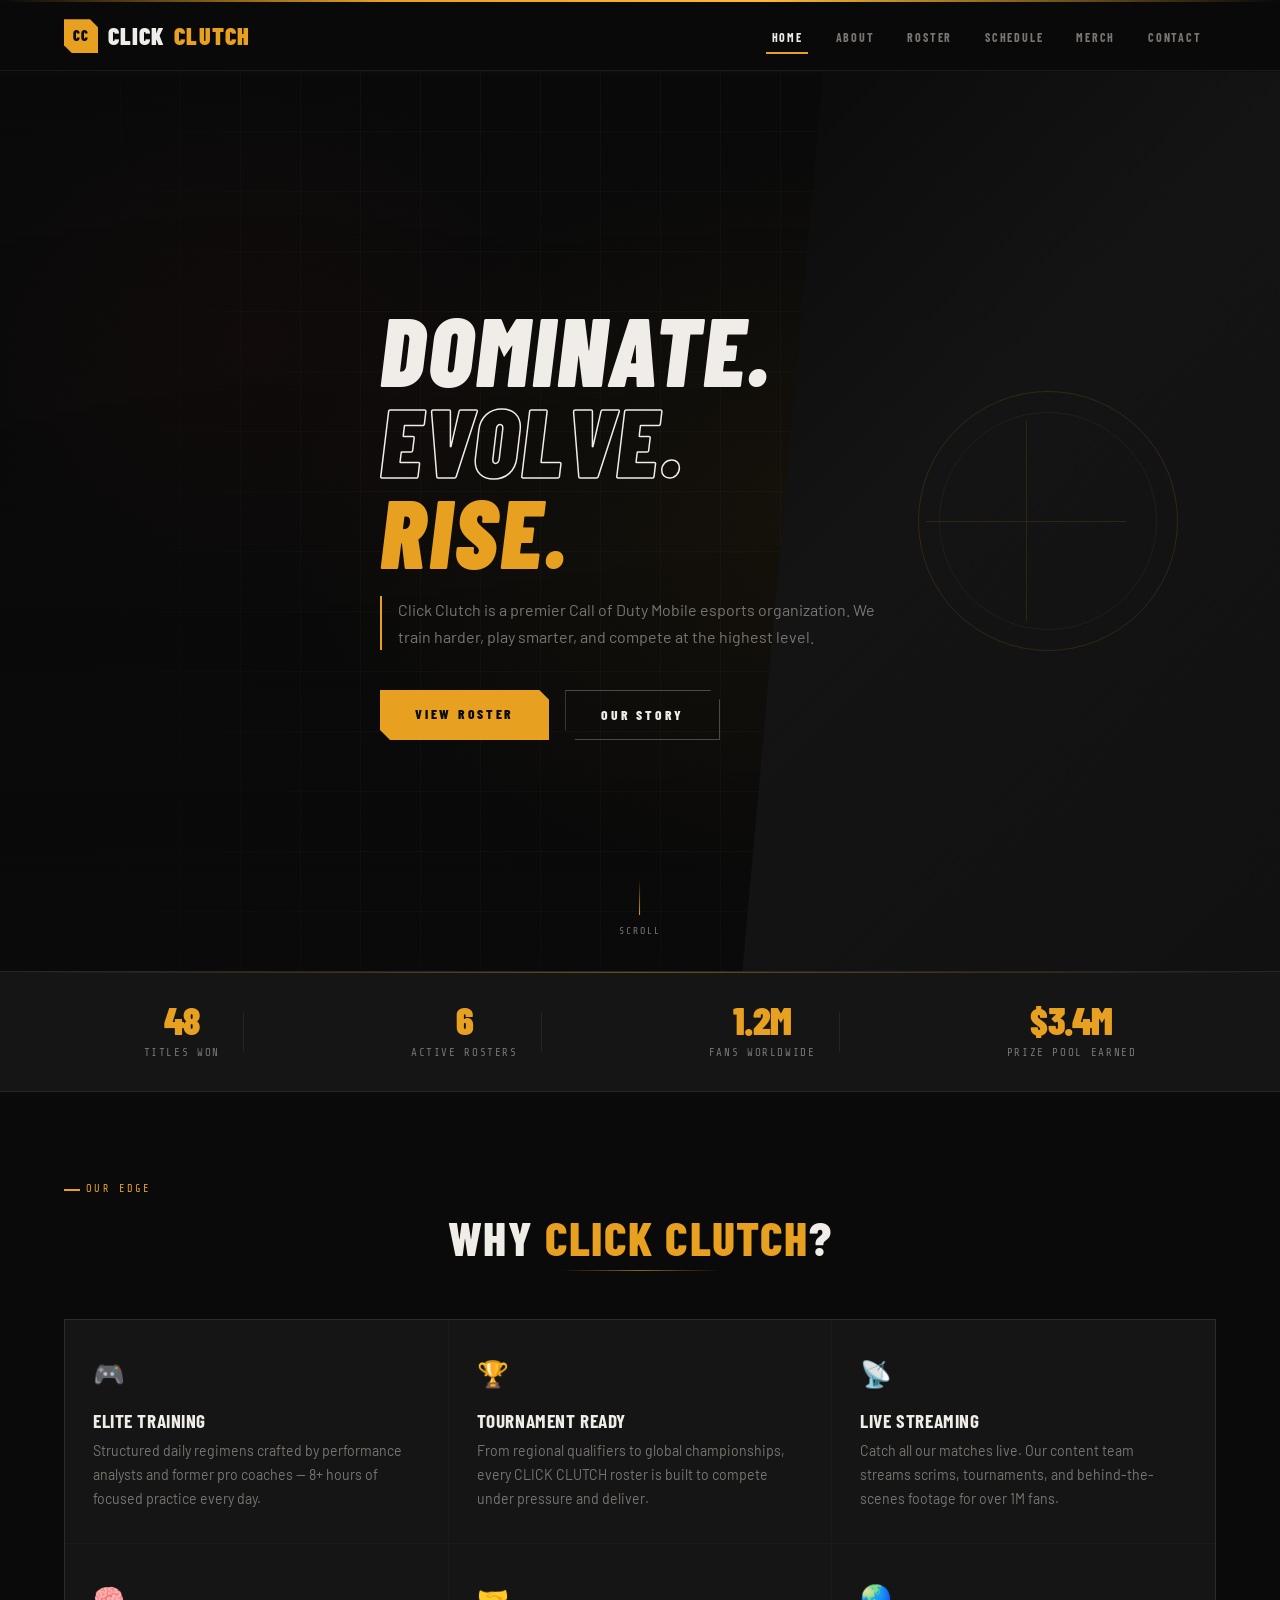
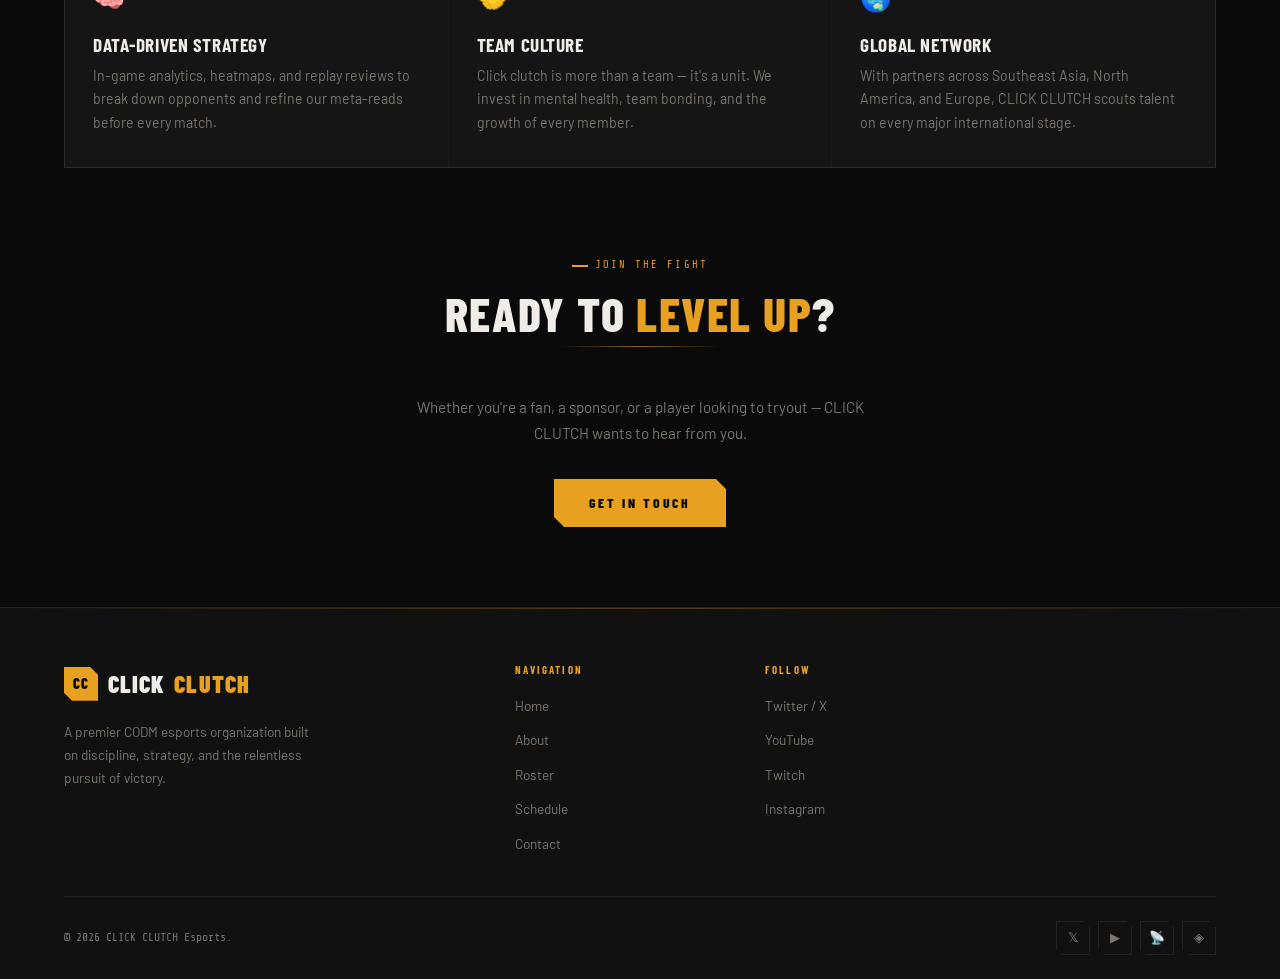
==== commit bec4d0c3: "change name/logo/merch" ====
--- a/index.html
+++ b/index.html
@@ -3,7 +3,7 @@
 <head>
   <meta charset="UTF-8" />
   <meta name="viewport" content="width=device-width, initial-scale=1.0" />
-  <title>NEXUS Esports</title>
+  <title>Click clutch Esports</title>
   <link rel="stylesheet" href="src/css/style.css" />
 </head>
 <body>
@@ -11,8 +11,8 @@
   <header>
     <div class="nav-container">
       <a href="/index.html" class="logo">
-        <div class="logo-mark">N</div>
-        NEX<span>US</span>
+        <div class="logo-mark">CC</div>
+        CLICK<span>CLUTCH</span>
       </a>
       <button class="hamburger" id="hamburger" aria-label="Toggle menu">
         <span></span><span></span><span></span>
@@ -44,7 +44,7 @@
             <span class="outline-text">Evolve.</span><br>
             <span class="highlight">Rise.</span>
           </h1>
-          <p>NEXUS is a premier Call of Duty Mobile esports organization. We train harder, play smarter, and compete at the highest level.</p>
+          <p>Click Clutch is a premier Call of Duty Mobile esports organization. We train harder, play smarter, and compete at the highest level.</p>
           <div class="hero-buttons">
             <a href="src/pages/roster.html" class="btn btn-primary">View Roster</a>
             <a href="src/pages/about.html" class="btn btn-outline">Our Story</a>
@@ -81,7 +81,7 @@
     <section class="section">
       <div class="container">
         <p class="tag">Our Edge</p>
-        <h2 class="section-title">Why <span>NEXUS</span>?</h2>
+        <h2 class="section-title">Why <span>CLICK CLUTCH</span>?</h2>
         <hr class="divider">
         <div class="featured-grid">
 
@@ -94,7 +94,7 @@
           <article class="featured-card animate-in delay-2">
             <span class="card-icon">🏆</span>
             <h3>Tournament Ready</h3>
-            <p>From regional qualifiers to global championships, every NEXUS roster is built to compete under pressure and deliver.</p>
+            <p>From regional qualifiers to global championships, every CLICK CLUTCH roster is built to compete under pressure and deliver.</p>
           </article>
 
           <article class="featured-card animate-in delay-3">
@@ -112,13 +112,13 @@
           <article class="featured-card animate-in delay-2">
             <span class="card-icon">🤝</span>
             <h3>Team Culture</h3>
-            <p>NEXUS is more than a team — it's a unit. We invest in mental health, team bonding, and the growth of every member.</p>
+            <p>Click clutch is more than a team — it's a unit. We invest in mental health, team bonding, and the growth of every member.</p>
           </article>
 
           <article class="featured-card animate-in delay-3">
             <span class="card-icon">🌏</span>
             <h3>Global Network</h3>
-            <p>With partners across Southeast Asia, North America, and Europe, NEXUS scouts talent on every major international stage.</p>
+            <p>With partners across Southeast Asia, North America, and Europe, CLICK CLUTCH scouts talent on every major international stage.</p>
           </article>
 
         </div>
@@ -130,7 +130,7 @@
         <p class="tag" style="justify-content:center;">Join The Fight</p>
         <h2 class="section-title">Ready to <span>Level Up</span>?</h2>
         <hr class="divider">
-        <p style="max-width:480px; margin: 0 auto 2rem;">Whether you're a fan, a sponsor, or a player looking to tryout — NEXUS wants to hear from you.</p>
+        <p style="max-width:480px; margin: 0 auto 2rem;">Whether you're a fan, a sponsor, or a player looking to tryout — CLICK CLUTCH wants to hear from you.</p>
         <a href="src/pages/contact.html" class="btn btn-primary">Get In Touch</a>
       </div>
     </section>
@@ -142,8 +142,8 @@
       <div class="footer-grid">
         <div class="footer-brand">
           <a href="../../index.html" class="logo">
-            <div class="logo-mark">N</div>
-            NEX<span>US</span>
+            <div class="logo-mark">CC</div>
+            CLICK<span>CLUTCH</span>
           </a>
           <p>A premier CODM esports organization built on discipline, strategy, and the relentless pursuit of victory.</p>
         </div>
@@ -168,7 +168,7 @@
         </div>
       </div>
       <div class="footer-bottom">
-        <p>© 2026 NEXUS Esports.</p>
+        <p>© 2026 CLICK CLUTCH Esports.</p>
         <div class="social-links">
           <a href="#" aria-label="Twitter">𝕏</a>
           <a href="#" aria-label="YouTube">▶</a>
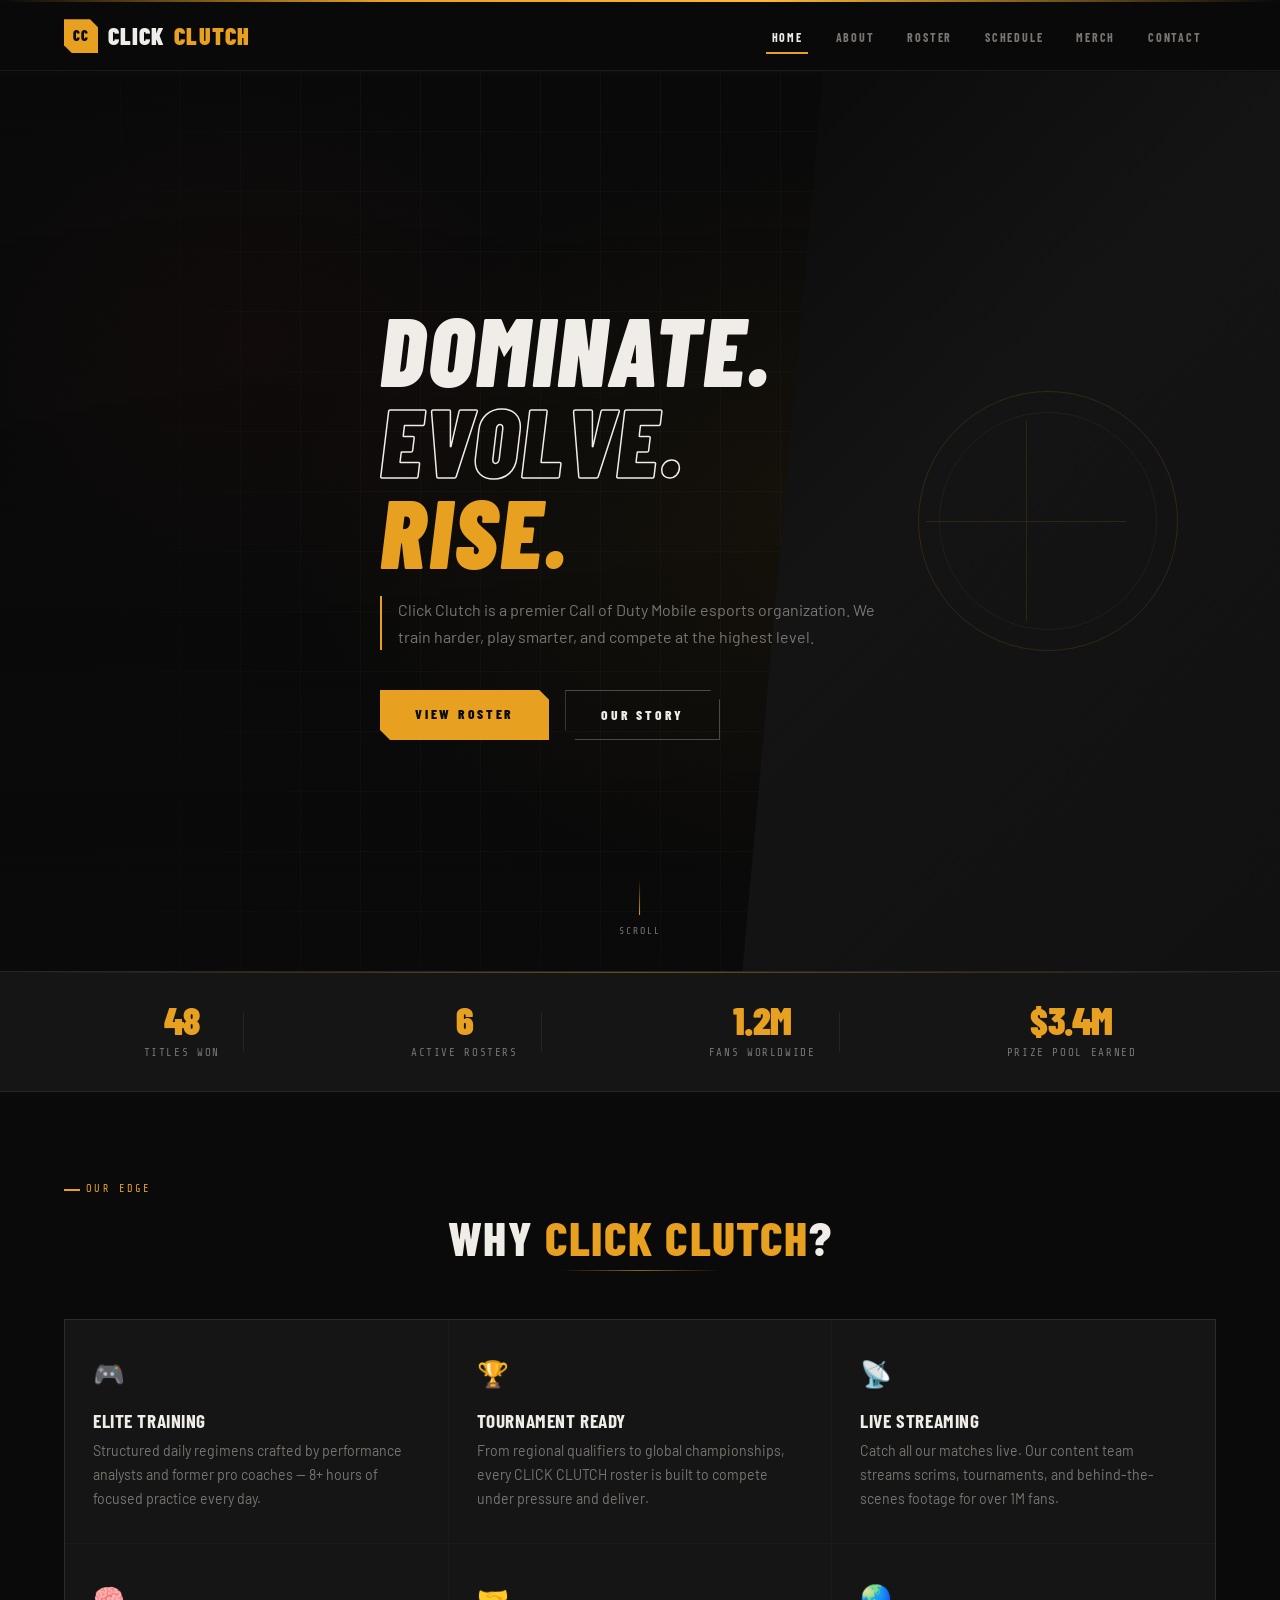
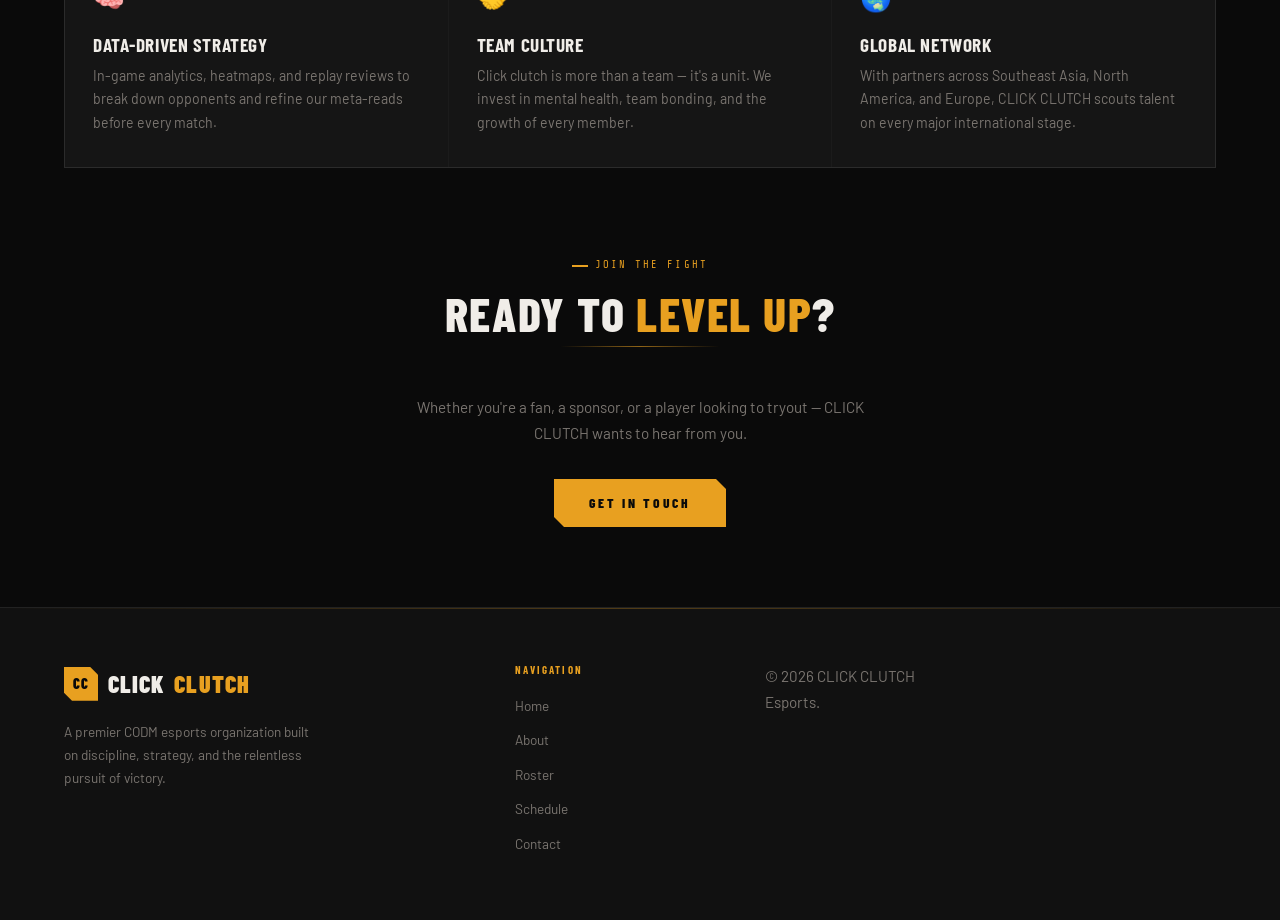
==== commit 91212ee3: "final" ====
--- a/index.html
+++ b/index.html
@@ -44,7 +44,11 @@
             <span class="outline-text">Evolve.</span><br>
             <span class="highlight">Rise.</span>
           </h1>
-          <p>Click Clutch is a premier Call of Duty Mobile esports organization. We train harder, play smarter, and compete at the highest level.</p>
+          <p>
+            Click Clutch is a premier Call of Duty Mobile 
+            esports organization. We train harder, play smarter,
+            and compete at the highest level.
+          </p>
           <div class="hero-buttons">
             <a href="src/pages/roster.html" class="btn btn-primary">View Roster</a>
             <a href="src/pages/about.html" class="btn btn-outline">Our Story</a>
@@ -158,22 +162,7 @@
           </ul>
         </div>
         <div class="footer-col">
-          <h4>Follow</h4>
-          <ul>
-            <li><a href="#">Twitter / X</a></li>
-            <li><a href="#">YouTube</a></li>
-            <li><a href="#">Twitch</a></li>
-            <li><a href="#">Instagram</a></li>
-          </ul>
-        </div>
-      </div>
-      <div class="footer-bottom">
-        <p>© 2026 CLICK CLUTCH Esports.</p>
-        <div class="social-links">
-          <a href="#" aria-label="Twitter">𝕏</a>
-          <a href="#" aria-label="YouTube">▶</a>
-          <a href="#" aria-label="Twitch">📡</a>
-          <a href="#" aria-label="Instagram">◈</a>
+          <p>© 2026 CLICK CLUTCH Esports.</p>
         </div>
       </div>
     </div>
